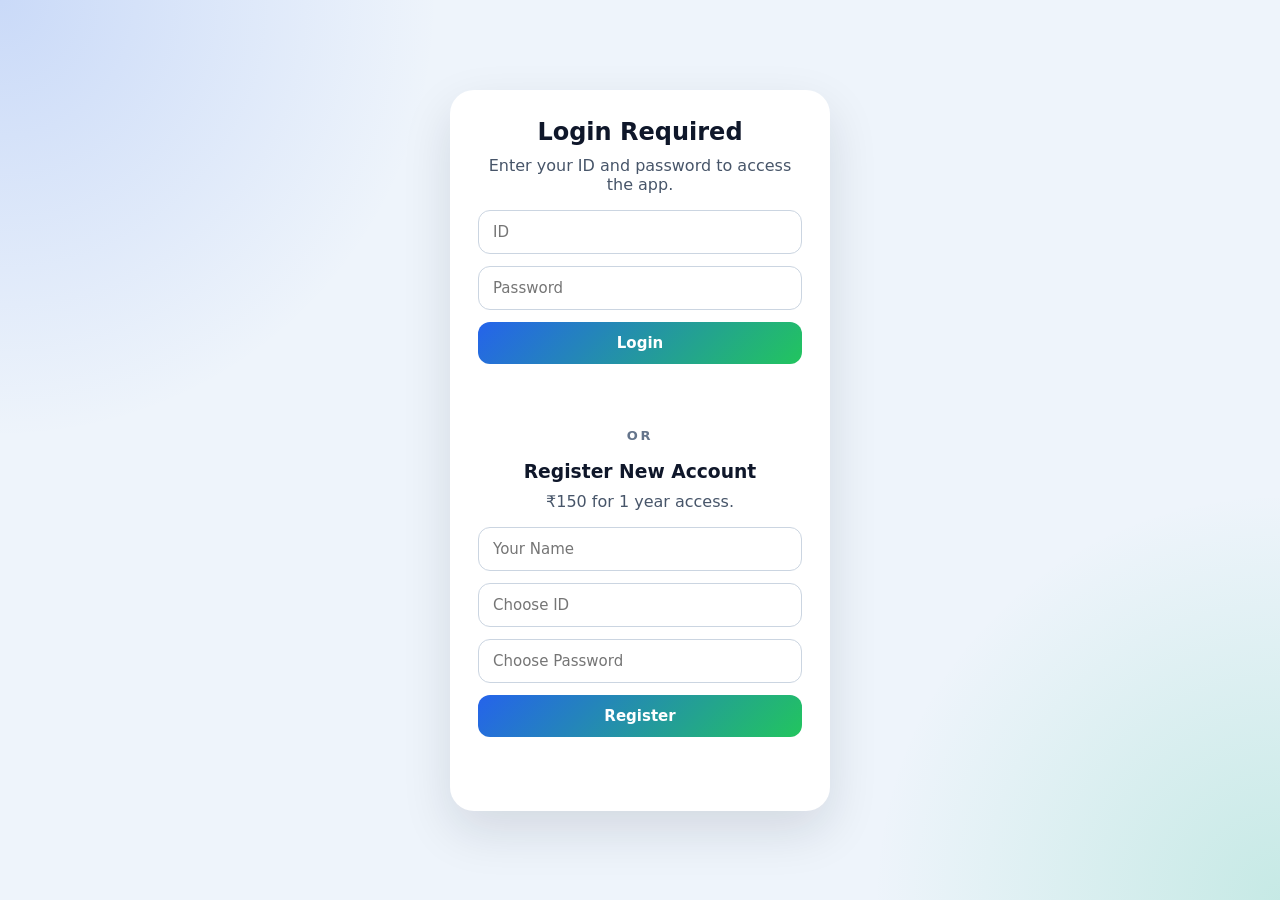
==== index.html @ 748b6770 "Deploy: Setup PWA with service worker and manifest.json - Mobile installable app" ====
<!DOCTYPE html>
<html lang="en">
<head>
<meta charset="UTF-8">
<meta name="viewport" content="width=device-width,initial-scale=1">

<title>Jansuvidhakart</title>

<link rel="stylesheet" href="style.css">
<link rel="manifest" href="manifest.json">

<meta name="theme-color" content="#2563eb">
<meta name="apple-mobile-web-app-capable" content="yes">
<meta name="apple-mobile-web-app-status-bar-style" content="black-translucent">
<meta name="apple-mobile-web-app-title" content="Jansuvidhakart">
<link rel="apple-touch-icon" href="assets/icons/icon-192.png">
</head>

<body>

<div id="loginScreen" class="login-screen">
  <div class="login-card">
    <form id="loginForm">
      <h2>Login Required</h2>
      <p>Enter your ID and password to access the app.</p>
      <input type="text" id="loginId" placeholder="ID" required>
      <input type="password" id="loginPassword" placeholder="Password" required>
      <button type="submit">Login</button>
      <p id="loginError" class="login-error"></p>
    </form>

    <div class="divider">OR</div>

    <form id="registerForm">
      <h3>Register New Account</h3>
      <p>₹150 for 1 year access.</p>
      <input type="text" id="registerName" placeholder="Your Name" required>
      <input type="text" id="registerId" placeholder="Choose ID" required>
      <input type="password" id="registerPassword" placeholder="Choose Password" required>
      <button type="submit">Register</button>
      <p id="registerMessage" class="login-error"></p>
    </form>
  </div>
</div>

<div id="appShell" class="app-shell hidden">
  <header class="header">
    <div class="header-top">
      <div class="logo">Jansuvidhakart</div>
      <button id="logoutBtn" class="logout-btn" type="button">Logout</button>
    </div>
    <input type="text" id="search" placeholder="Search apps...">
  </header>

  <div id="categories"></div>

  <section class="section">
    <h2>Featured Apps</h2>
    <div id="featuredApps" class="featured"></div>
  </section>

  <section class="section">
    <h2>All Apps</h2>
    <div id="appContainer"></div>
  </section>
</div>

<script src="script.js"></script>

<script>
if ('serviceWorker' in navigator) {
  window.addEventListener('load', () => {
    navigator.serviceWorker.register('./sw.js')
      .then(reg => console.log('Service Worker registered successfully:', reg))
      .catch(err => console.log('Service Worker registration failed:', err));
  });
}
</script>

</body>
</html>
---- style.css ----
*{
    margin: 0;
    padding: 0;
    box-sizing: border-box;
    font-family: 'Inter', system-ui, sans-serif;
}

body{
    min-height: 100vh;
    background: radial-gradient(circle at top left, rgba(37,99,235,.18), transparent 28%),
                radial-gradient(circle at bottom right, rgba(16,185,129,.18), transparent 26%),
                #eef4fb;
    color: #0f172a;
}

.hidden{
    display: none !important;
}

.login-screen{
    min-height: 100vh;
    display: flex;
    align-items: center;
    justify-content: center;
    padding: 24px;
}

.login-card{
    width: min(100%, 380px);
    background: #fff;
    border-radius: 24px;
    padding: 28px;
    box-shadow: 0 20px 50px rgba(15,23,42,.12);
    text-align: center;
}

.login-card h2,
.login-card h3{
    margin-bottom: 10px;
    color: #0f172a;
}

.login-card form{
    display: flex;
    flex-direction: column;
}

.login-card p{
    margin-bottom: 16px;
    color: #475569;
}

.login-card input{
    width: 100%;
    padding: 12px 14px;
    border: 1px solid #cbd5e1;
    border-radius: 12px;
    margin-bottom: 12px;
    font-size: 15px;
}

.login-card button,
.logout-btn{
    width: 100%;
    border: none;
    border-radius: 12px;
    padding: 12px 14px;
    font-size: 15px;
    font-weight: 600;
    cursor: pointer;
    background: linear-gradient(135deg, #2563eb, #22c55e);
    color: #fff;
}

.login-error{
    color: #dc2626;
    margin-top: 10px;
    min-height: 20px;
}

.divider{
    margin: 18px 0;
    color: #64748b;
    font-size: 13px;
    font-weight: 600;
    letter-spacing: .2em;
}

.app-shell{
    display: block;
}

.header{
    background: linear-gradient(135deg, #2563eb, #22c55e);
    color: #fff;
    padding: 20px 22px;
    position: sticky;
    top: 0;
    z-index: 100;
    box-shadow: 0 18px 45px rgba(15,23,42,.18);
}

.header-top{
    display: flex;
    justify-content: space-between;
    align-items: center;
    margin-bottom: 14px;
}

.logo{
    font-size: 28px;
    font-weight: 700;
    letter-spacing: .05em;
    text-transform: capitalize;
    flex: 1;
    text-align: center;
}

#search{
    width: 100%;
    padding: 14px 16px;
    border: none;
    border-radius: 16px;
    outline: none;
    font-size: 16px;
    background: rgba(255,255,255,.94);
    box-shadow: inset 0 1px 4px rgba(15,23,42,.08);
    margin-bottom: 10px;
}

.logout-btn{
    width: auto;
    padding: 10px 14px;
    border-radius: 999px;
    margin-top: 0;
}

#categories{
    display: flex;
    overflow-x: auto;
    gap: 10px;
    padding: 16px 18px;
    margin-top: -10px;
    scrollbar-width: none;
}

#categories::-webkit-scrollbar{
    display: none;
}

.category{
    background: rgba(255,255,255,.96);
    padding: 10px 18px;
    border-radius: 999px;
    white-space: nowrap;
    cursor: pointer;
    box-shadow: 0 12px 30px rgba(15,23,42,.06);
    transition: transform .25s ease, background .25s ease, color .25s ease;
    border: 1px solid rgba(37,99,235,.14);
    color: #334155;
}

.category:hover{
    transform: translateY(-1px);
}

.category.active{
    background: linear-gradient(135deg, #2563eb, #22c55e);
    color: #fff;
    border-color: transparent;
    box-shadow: 0 18px 40px rgba(37,99,235,.22);
}

.section{
    padding: 16px 22px 24px;
}

.section h2{
    font-size: 20px;
    margin-bottom: 18px;
    color: #0f172a;
}

#appContainer{
    display: grid;
    grid-template-columns: repeat(auto-fill, minmax(180px,1fr));
    gap: 18px;
    padding: 0 22px 22px;
}

.card{
    position: relative;
    overflow: hidden;
    display: block;
    min-height: 180px;
    background: linear-gradient(180deg, #ffffff 0%, #f7fbff 100%);
    border-radius: 24px;
    padding: 22px 18px 18px;
    text-align: center;
    box-shadow: 0 18px 45px rgba(15,23,42,.08);
    transition: transform .3s ease, box-shadow .3s ease, border-color .3s ease;
    text-decoration: none;
    color: inherit;
    border: 1px solid rgba(37,99,235,.12);
}

.card:hover{
    transform: translateY(-5px);
    box-shadow: 0 28px 60px rgba(15,23,42,.12);
    border-color: rgba(37,99,235,.2);
}

.card::before{
    content: "";
    position: absolute;
    top: 0;
    left: 0;
    width: 100%;
    height: 6px;
    background: linear-gradient(90deg, #2563eb, #22c55e);
}

.icon{
    width: 72px;
    height: 72px;
    margin: 0 auto 16px;
    border-radius: 22px;
    display: flex;
    justify-content: center;
    align-items: center;
    font-size: 34px;
    background: radial-gradient(circle at top left, #eff6ff, #dbeafe);
    box-shadow: inset 0 10px 20px rgba(59,130,246,.12);
}

.card h3{
    font-size: 16px;
    margin: 0 0 10px;
    line-height: 1.35;
}

.card p{
    font-size: 13px;
    color: #475569;
    margin: 0;
}
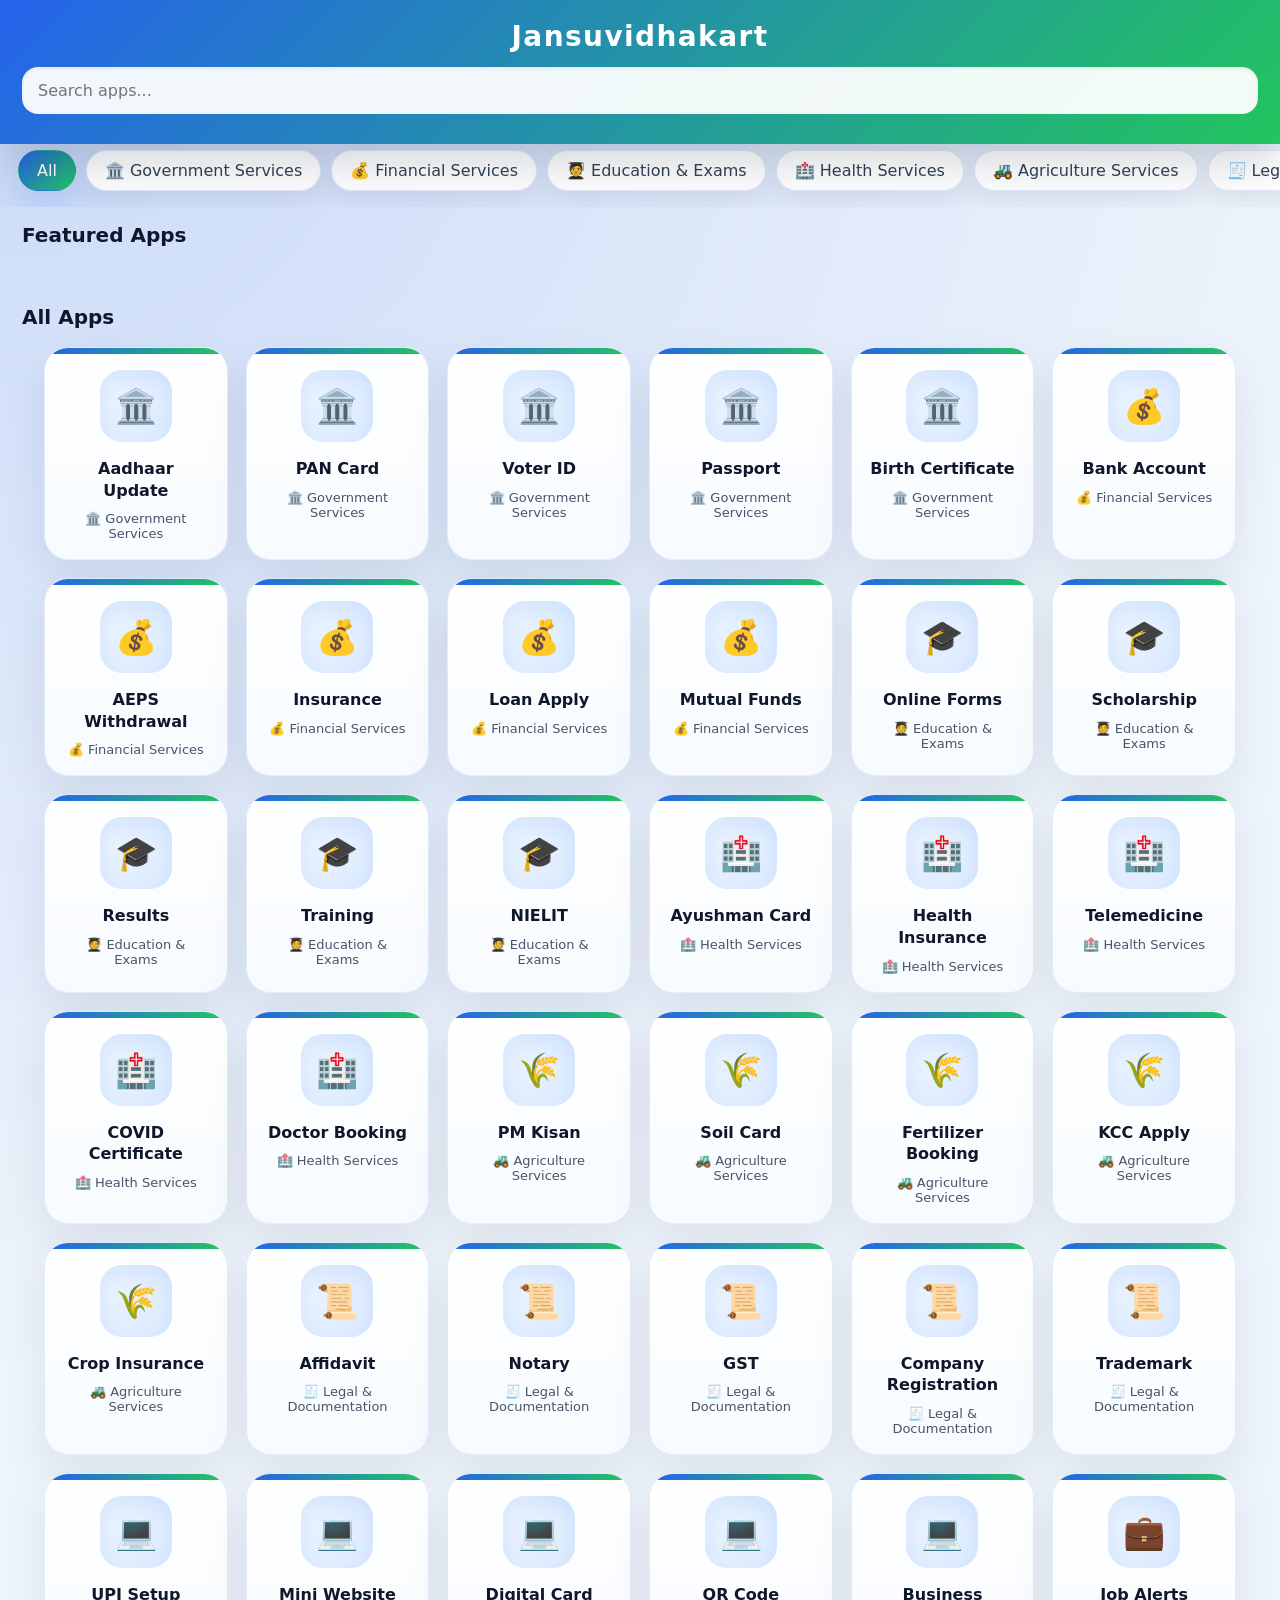
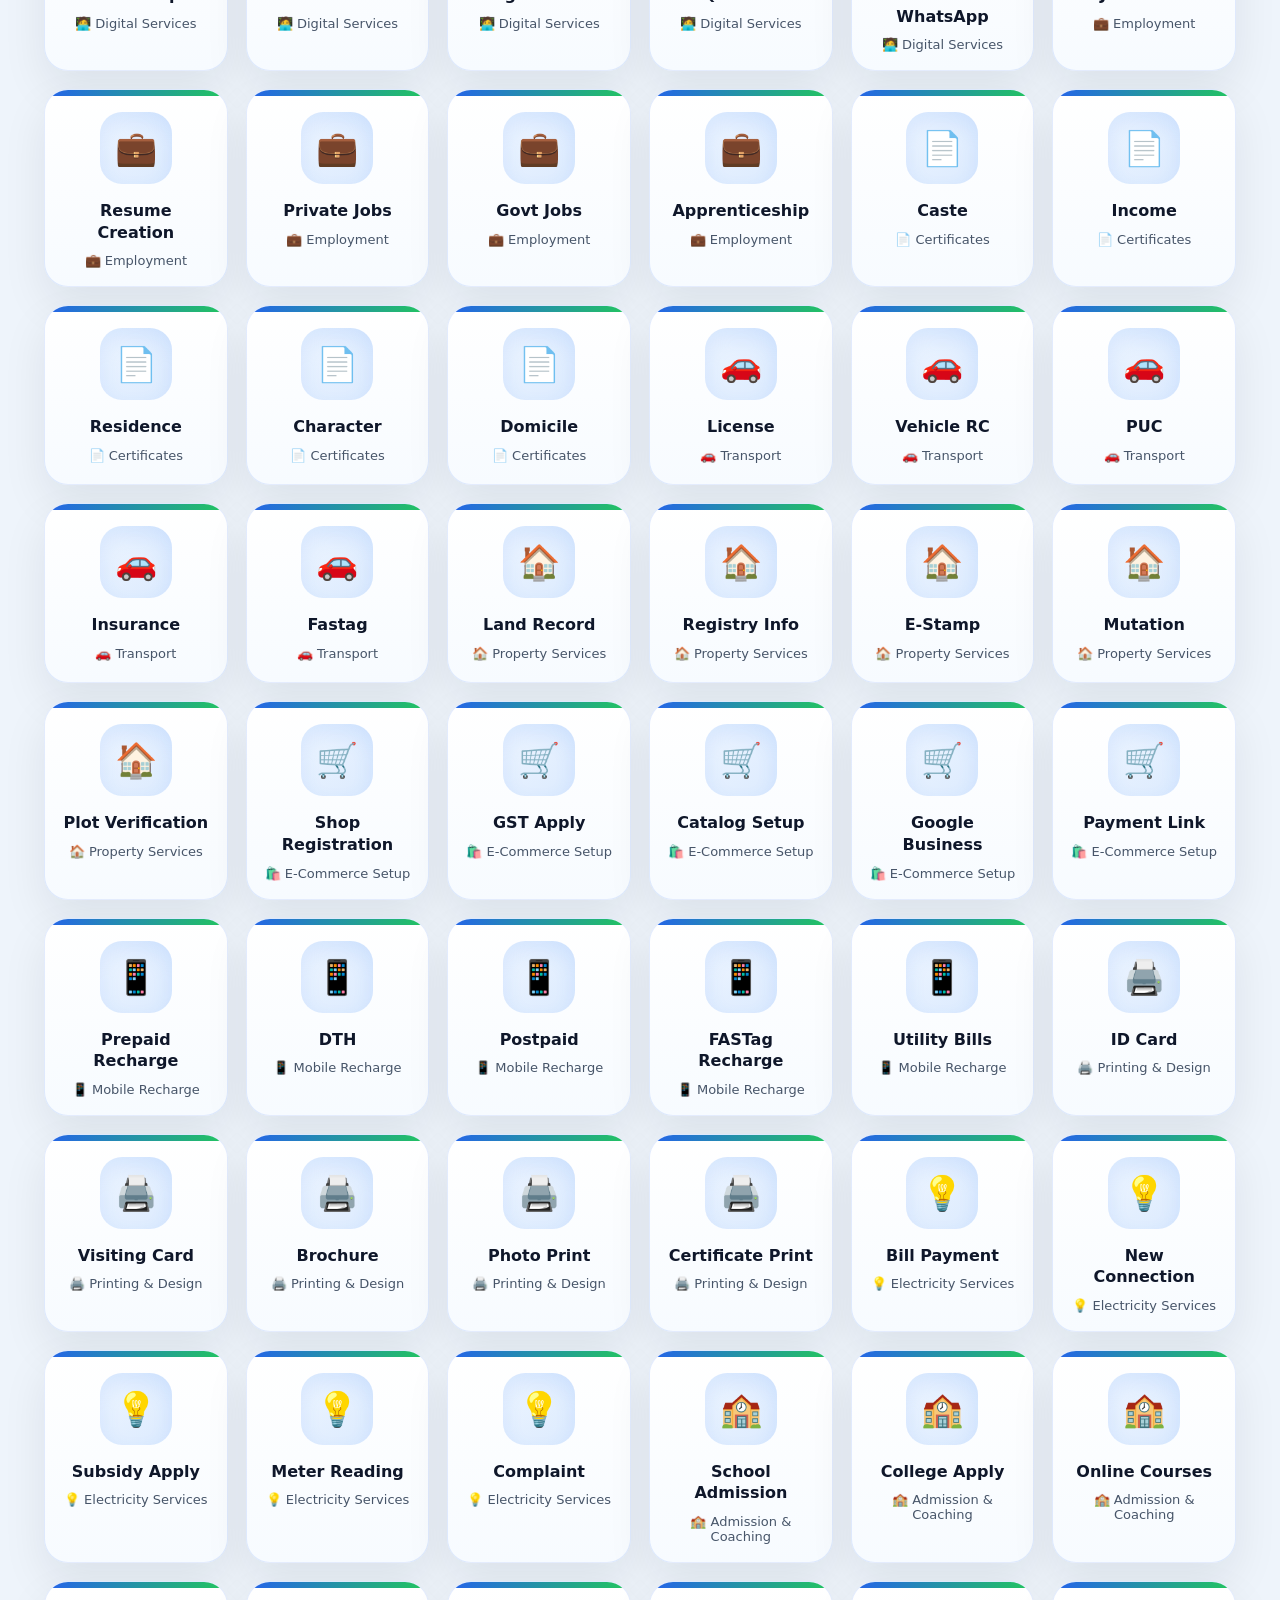
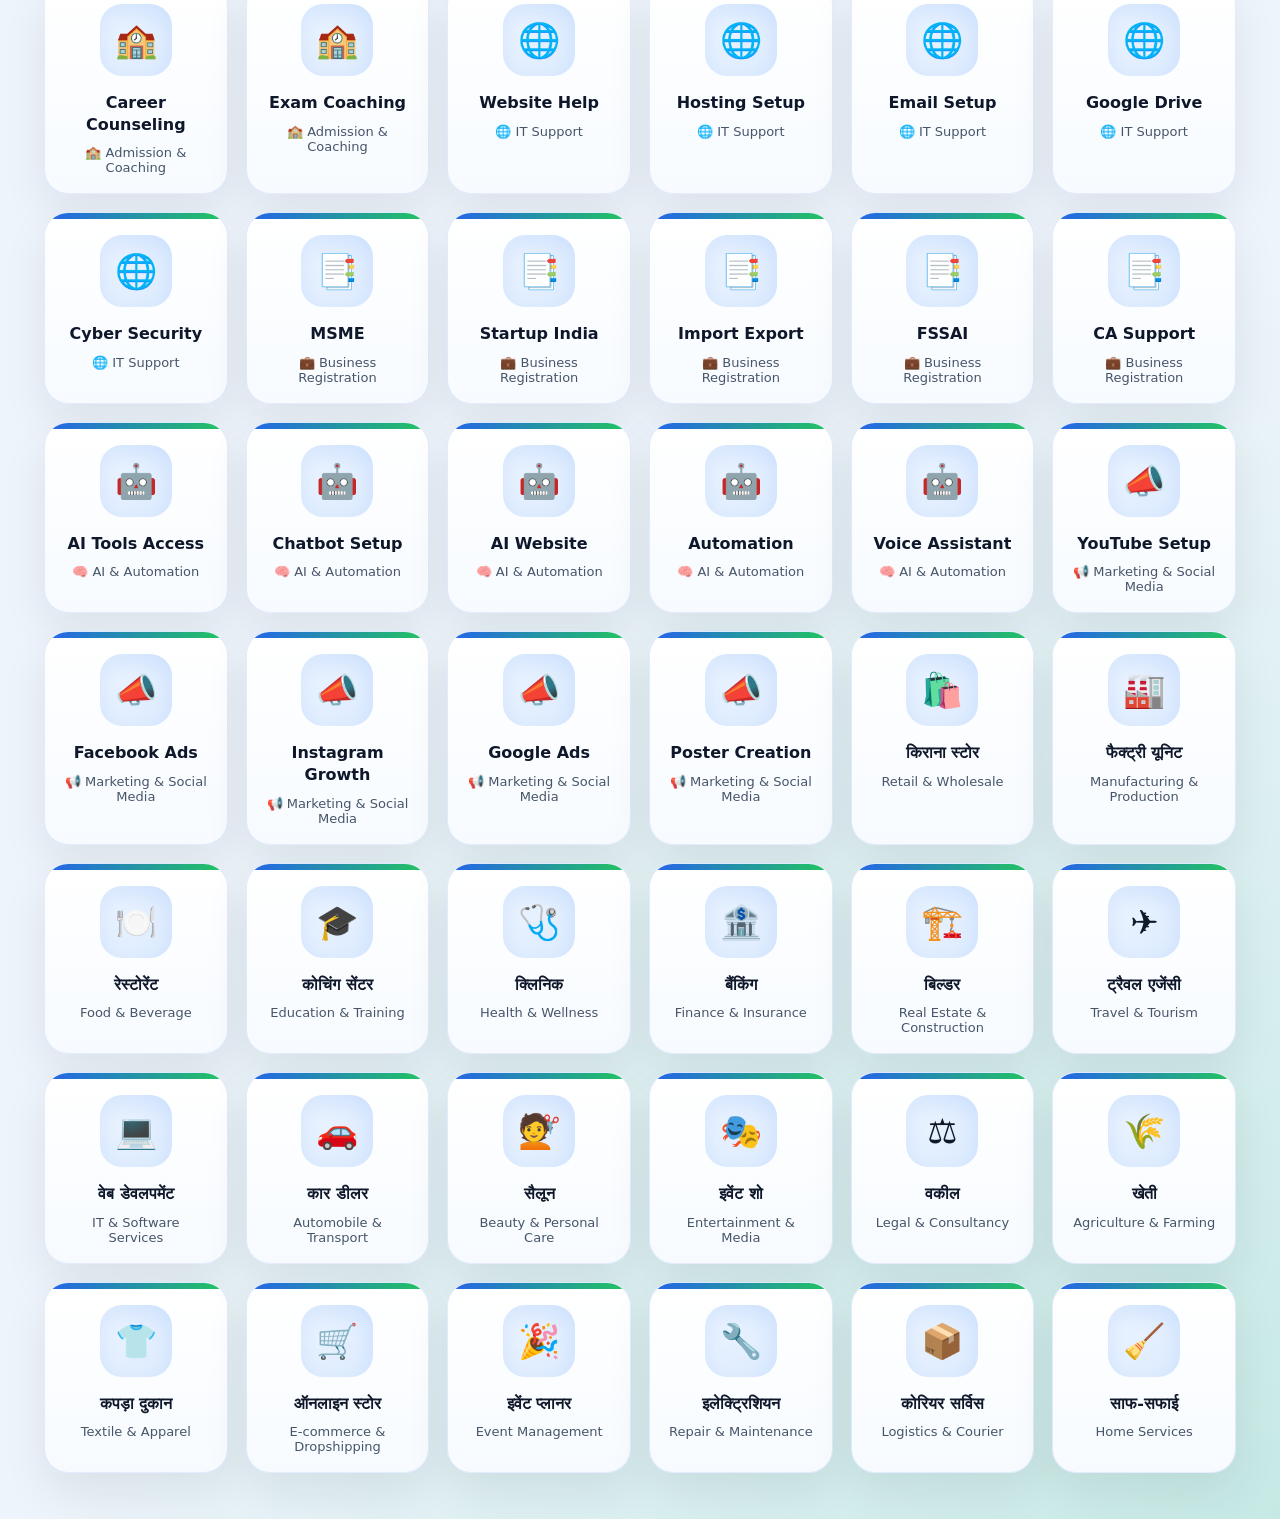
==== commit 1dba5ce1: "Remove login/registration - Direct app access without authentication" ====
--- a/index.html
+++ b/index.html
@@ -18,36 +18,10 @@
 
 <body>
 
-<div id="loginScreen" class="login-screen">
-  <div class="login-card">
-    <form id="loginForm">
-      <h2>Login Required</h2>
-      <p>Enter your ID and password to access the app.</p>
-      <input type="text" id="loginId" placeholder="ID" required>
-      <input type="password" id="loginPassword" placeholder="Password" required>
-      <button type="submit">Login</button>
-      <p id="loginError" class="login-error"></p>
-    </form>
-
-    <div class="divider">OR</div>
-
-    <form id="registerForm">
-      <h3>Register New Account</h3>
-      <p>₹150 for 1 year access.</p>
-      <input type="text" id="registerName" placeholder="Your Name" required>
-      <input type="text" id="registerId" placeholder="Choose ID" required>
-      <input type="password" id="registerPassword" placeholder="Choose Password" required>
-      <button type="submit">Register</button>
-      <p id="registerMessage" class="login-error"></p>
-    </form>
-  </div>
-</div>
-
-<div id="appShell" class="app-shell hidden">
+<div id="appShell" class="app-shell">
   <header class="header">
     <div class="header-top">
       <div class="logo">Jansuvidhakart</div>
-      <button id="logoutBtn" class="logout-btn" type="button">Logout</button>
     </div>
     <input type="text" id="search" placeholder="Search apps...">
   </header>
--- a/style.css
+++ b/style.css
@@ -17,74 +17,7 @@
     display: none !important;
 }
 
-.login-screen{
-    min-height: 100vh;
-    display: flex;
-    align-items: center;
-    justify-content: center;
-    padding: 24px;
-}
 
-.login-card{
-    width: min(100%, 380px);
-    background: #fff;
-    border-radius: 24px;
-    padding: 28px;
-    box-shadow: 0 20px 50px rgba(15,23,42,.12);
-    text-align: center;
-}
-
-.login-card h2,
-.login-card h3{
-    margin-bottom: 10px;
-    color: #0f172a;
-}
-
-.login-card form{
-    display: flex;
-    flex-direction: column;
-}
-
-.login-card p{
-    margin-bottom: 16px;
-    color: #475569;
-}
-
-.login-card input{
-    width: 100%;
-    padding: 12px 14px;
-    border: 1px solid #cbd5e1;
-    border-radius: 12px;
-    margin-bottom: 12px;
-    font-size: 15px;
-}
-
-.login-card button,
-.logout-btn{
-    width: 100%;
-    border: none;
-    border-radius: 12px;
-    padding: 12px 14px;
-    font-size: 15px;
-    font-weight: 600;
-    cursor: pointer;
-    background: linear-gradient(135deg, #2563eb, #22c55e);
-    color: #fff;
-}
-
-.login-error{
-    color: #dc2626;
-    margin-top: 10px;
-    min-height: 20px;
-}
-
-.divider{
-    margin: 18px 0;
-    color: #64748b;
-    font-size: 13px;
-    font-weight: 600;
-    letter-spacing: .2em;
-}
 
 .app-shell{
     display: block;
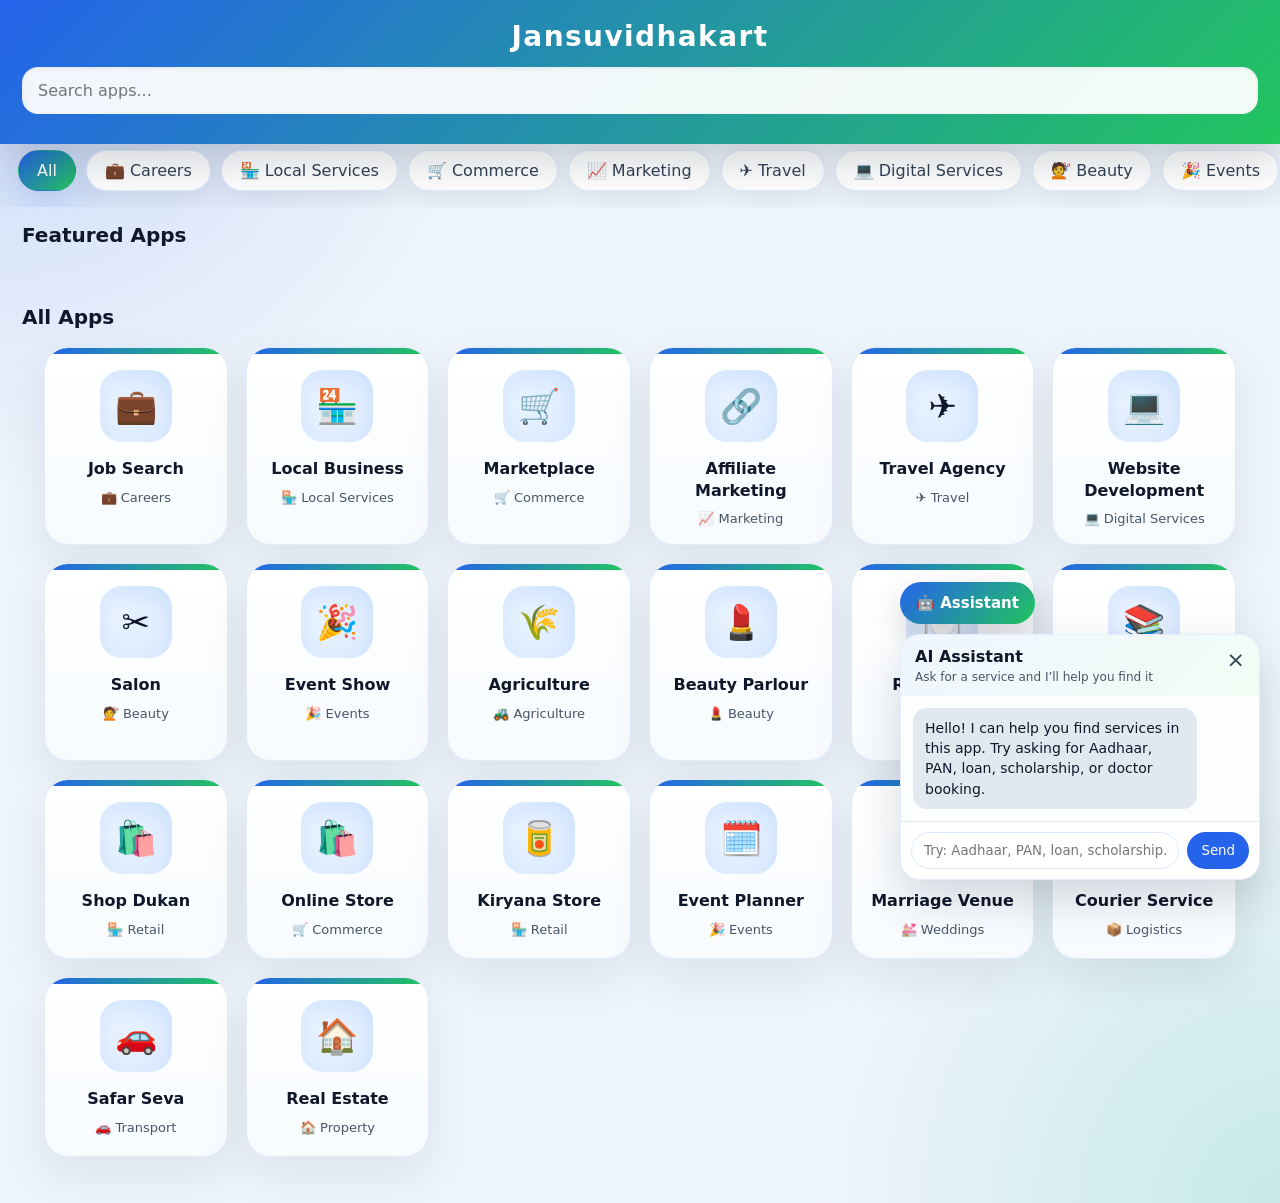
==== commit 32462377: "Update business app list and refresh handling" ====
--- a/index.html
+++ b/index.html
@@ -39,13 +39,48 @@
   </section>
 </div>
 
+<div id="assistantWidget" class="assistant-widget" style="display:block;position:fixed;right:20px;bottom:20px;z-index:99999;">
+  <button id="assistantToggle" class="assistant-toggle" type="button" style="display:block;">🤖 Assistant</button>
+  <div id="assistantPanel" class="assistant-panel" style="display:block;">
+    <div class="assistant-header">
+      <div>
+        <h3>AI Assistant</h3>
+        <p>Ask for a service and I’ll help you find it</p>
+      </div>
+      <button id="assistantClose" class="assistant-close" type="button">×</button>
+    </div>
+    <div id="assistantMessages" class="assistant-messages"></div>
+    <form id="assistantForm" class="assistant-form">
+      <input id="assistantInput" type="text" placeholder="Try: Aadhaar, PAN, loan, scholarship..." autocomplete="off">
+      <button type="submit">Send</button>
+    </form>
+  </div>
+</div>
+
 <script src="script.js"></script>
 
 <script>
 if ('serviceWorker' in navigator) {
   window.addEventListener('load', () => {
     navigator.serviceWorker.register('./sw.js')
-      .then(reg => console.log('Service Worker registered successfully:', reg))
+      .then(reg => {
+        console.log('Service Worker registered successfully:', reg);
+
+        if (reg.waiting) {
+          reg.waiting.postMessage({ type: 'SKIP_WAITING' });
+        }
+
+        reg.addEventListener('updatefound', () => {
+          const newWorker = reg.installing;
+          if (!newWorker) return;
+
+          newWorker.addEventListener('statechange', () => {
+            if (newWorker.state === 'installed' && navigator.serviceWorker.controller) {
+              window.location.reload();
+            }
+          });
+        });
+      })
       .catch(err => console.log('Service Worker registration failed:', err));
   });
 }
--- a/style.css
+++ b/style.css
@@ -177,3 +177,131 @@
     color: #475569;
     margin: 0;
 }
+
+.assistant-widget{
+    position: fixed;
+    right: 16px;
+    bottom: 16px;
+    z-index: 250;
+    display: flex;
+    flex-direction: column;
+    align-items: flex-end;
+    gap: 10px;
+}
+
+.assistant-toggle{
+    border: none;
+    border-radius: 999px;
+    padding: 12px 16px;
+    background: linear-gradient(135deg, #2563eb, #22c55e);
+    color: white;
+    font-weight: 700;
+    cursor: pointer;
+    box-shadow: 0 14px 32px rgba(15,23,42,.18);
+    font-size: 15px;
+}
+
+.assistant-panel{
+    width: min(360px, calc(100vw - 24px));
+    margin-top: 10px;
+    background: white;
+    border-radius: 20px;
+    box-shadow: 0 20px 45px rgba(15,23,42,.16);
+    overflow: hidden;
+    border: 1px solid rgba(37,99,235,.12);
+    display: block !important;
+}
+
+.assistant-header{
+    display: flex;
+    justify-content: space-between;
+    align-items: start;
+    padding: 12px 14px;
+    background: linear-gradient(135deg, #eff6ff, #f0fdf4);
+}
+
+.assistant-header h3{
+    font-size: 16px;
+    margin: 0 0 4px;
+}
+
+.assistant-header p{
+    font-size: 12px;
+    color: #475569;
+    margin: 0;
+}
+
+.assistant-close{
+    border: none;
+    background: transparent;
+    font-size: 22px;
+    cursor: pointer;
+    color: #334155;
+}
+
+.assistant-messages{
+    max-height: 320px;
+    overflow-y: auto;
+    padding: 12px;
+    display: flex;
+    flex-direction: column;
+    gap: 8px;
+    background: #fbfdff;
+}
+
+.assistant-bubble{
+    max-width: 85%;
+    padding: 10px 12px;
+    border-radius: 14px;
+    font-size: 14px;
+    line-height: 1.45;
+    word-break: break-word;
+}
+
+.assistant-bubble.user{
+    align-self: flex-end;
+    background: #2563eb;
+    color: white;
+}
+
+.assistant-bubble.bot{
+    align-self: flex-start;
+    background: #e2e8f0;
+    color: #0f172a;
+}
+
+.assistant-form{
+    display: flex;
+    gap: 8px;
+    padding: 10px;
+    border-top: 1px solid #e2e8f0;
+    background: white;
+}
+
+.assistant-form input{
+    flex: 1;
+    border: 1px solid #dbeafe;
+    border-radius: 999px;
+    padding: 10px 12px;
+    outline: none;
+}
+
+.assistant-form button{
+    border: none;
+    border-radius: 999px;
+    padding: 10px 14px;
+    background: #2563eb;
+    color: white;
+    cursor: pointer;
+}
+
+@media (max-width: 640px){
+    .assistant-widget{
+        right: 10px;
+        bottom: 10px;
+    }
+
+    .assistant-panel{
+        width: min(320px, calc(100vw - 16px));
+    }
+}
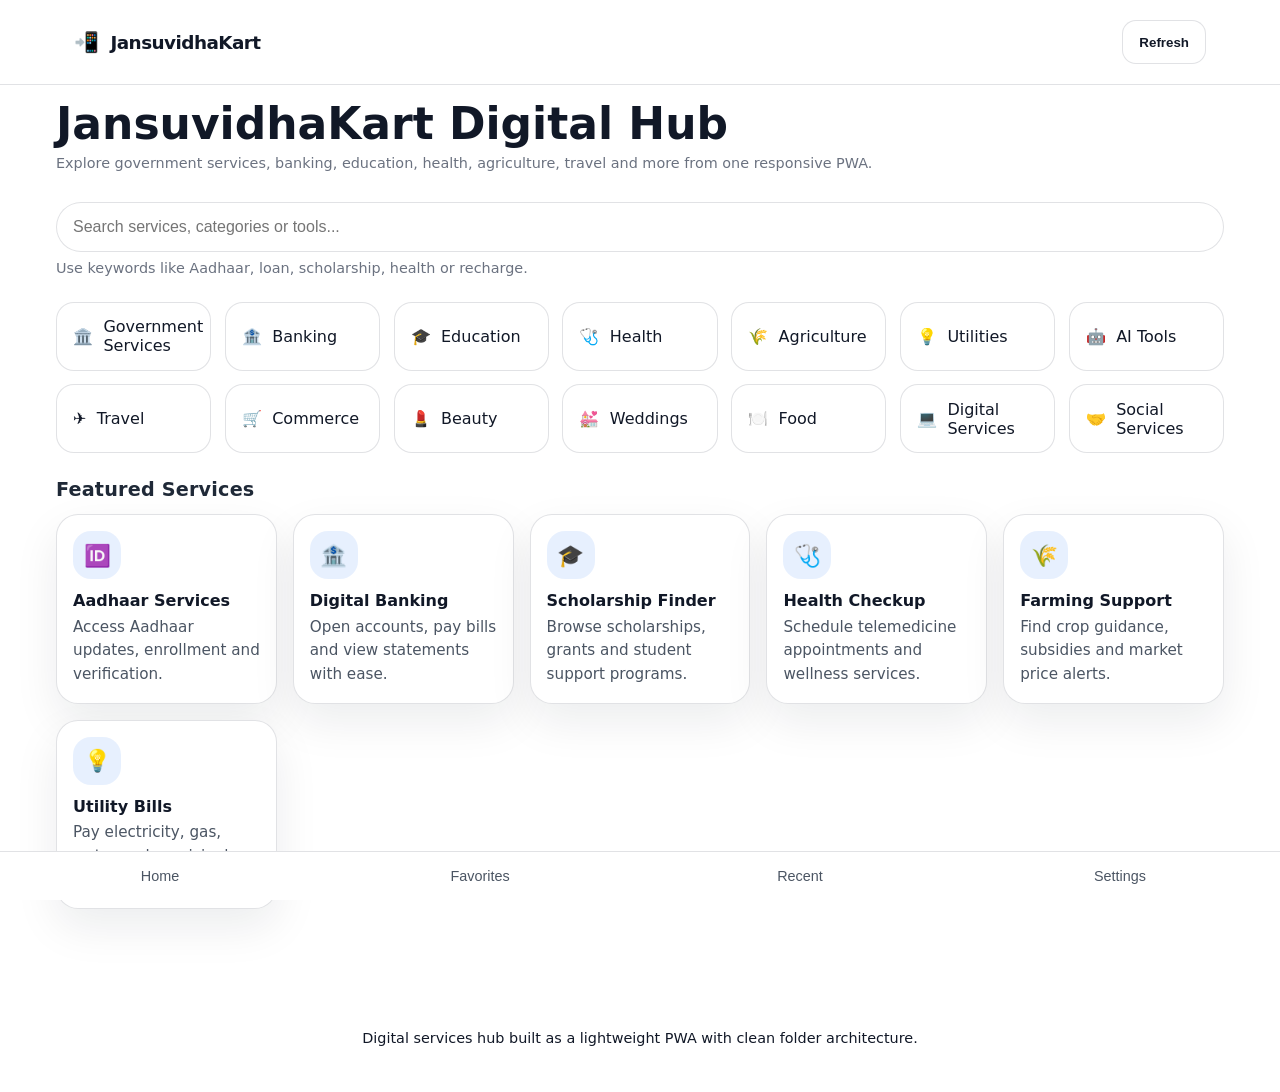
==== commit a7bcbcfd: "Update repository files with latest app content" ====
--- a/index.html
+++ b/index.html
@@ -1,90 +1,56 @@
+
 <!DOCTYPE html>
 <html lang="en">
 <head>
-<meta charset="UTF-8">
-<meta name="viewport" content="width=device-width,initial-scale=1">
-
-<title>Jansuvidhakart</title>
-
-<link rel="stylesheet" href="style.css">
-<link rel="manifest" href="manifest.json">
-
-<meta name="theme-color" content="#2563eb">
-<meta name="apple-mobile-web-app-capable" content="yes">
-<meta name="apple-mobile-web-app-status-bar-style" content="black-translucent">
-<meta name="apple-mobile-web-app-title" content="Jansuvidhakart">
-<link rel="apple-touch-icon" href="assets/icons/icon-192.png">
+    <meta charset="UTF-8">
+    <meta name="viewport" content="width=device-width, initial-scale=1.0, viewport-fit=cover">
+    <title>JansuvidhaKart Digital Hub</title>
+    <meta name="description" content="A Progressive Web App to access government, banking, education, health and digital services.">
+    <link rel="manifest" href="./manifest.json">
+    <link rel="stylesheet" href="./css/home.css">
+    <meta name="theme-color" content="#1565c0">
+    <meta name="apple-mobile-web-app-capable" content="yes">
+    <meta name="apple-mobile-web-app-status-bar-style" content="black-translucent">
+    <meta name="apple-mobile-web-app-title" content="JansuvidhaKart Digital Hub">
+    <link rel="apple-touch-icon" href="./assets/icons/icon-192.svg">
 </head>
-
-<body>
-
-<div id="appShell" class="app-shell">
-  <header class="header">
-    <div class="header-top">
-      <div class="logo">Jansuvidhakart</div>
+<body class="theme-light">
+    <div class="app-shell">
+        <header class="header">
+            <div class="header-inner">
+                <div class="brand">JansuvidhaKart</div>
+                <button class="theme-toggle" type="button" onclick="window.location.reload();">Refresh</button>
+            </div>
+        </header>
+        <main class="main-content">
+            <section class="section page-header">
+                <div>
+                    <h1>JansuvidhaKart Digital Hub</h1>
+                    <p class="search-hint">Explore government services, banking, education, health, agriculture, travel and more from one responsive PWA.</p>
+                </div>
+            </section>
+            <section class="section">
+                <input id="searchInput" class="search-input" type="search" placeholder="Search services, categories or tools..." autocomplete="off">
+                <p class="search-hint">Use keywords like Aadhaar, loan, scholarship, health or recharge.</p>
+            </section>
+            <section class="section">
+                <div class="category-grid" id="categoryGrid"></div>
+            </section>
+            <section class="section">
+                <h2>Featured Services</h2>
+                <div id="searchResults" class="card-grid"></div>
+            </section>
+        </main>
+        <nav class="bottom-nav">
+            <button data-nav="home">Home</button>
+            <button data-nav="favorites">Favorites</button>
+            <button data-nav="recent">Recent</button>
+            <button data-nav="settings">Settings</button>
+        </nav>
+        <footer class="footer">
+            <p>Digital services hub built as a lightweight PWA with clean folder architecture.</p>
+        </footer>
     </div>
-    <input type="text" id="search" placeholder="Search apps...">
-  </header>
-
-  <div id="categories"></div>
-
-  <section class="section">
-    <h2>Featured Apps</h2>
-    <div id="featuredApps" class="featured"></div>
-  </section>
-
-  <section class="section">
-    <h2>All Apps</h2>
-    <div id="appContainer"></div>
-  </section>
-</div>
-
-<div id="assistantWidget" class="assistant-widget" style="display:block;position:fixed;right:20px;bottom:20px;z-index:99999;">
-  <button id="assistantToggle" class="assistant-toggle" type="button" style="display:block;">🤖 Assistant</button>
-  <div id="assistantPanel" class="assistant-panel" style="display:block;">
-    <div class="assistant-header">
-      <div>
-        <h3>AI Assistant</h3>
-        <p>Ask for a service and I’ll help you find it</p>
-      </div>
-      <button id="assistantClose" class="assistant-close" type="button">×</button>
-    </div>
-    <div id="assistantMessages" class="assistant-messages"></div>
-    <form id="assistantForm" class="assistant-form">
-      <input id="assistantInput" type="text" placeholder="Try: Aadhaar, PAN, loan, scholarship..." autocomplete="off">
-      <button type="submit">Send</button>
-    </form>
-  </div>
-</div>
-
-<script src="script.js"></script>
-
-<script>
-if ('serviceWorker' in navigator) {
-  window.addEventListener('load', () => {
-    navigator.serviceWorker.register('./sw.js')
-      .then(reg => {
-        console.log('Service Worker registered successfully:', reg);
-
-        if (reg.waiting) {
-          reg.waiting.postMessage({ type: 'SKIP_WAITING' });
-        }
-
-        reg.addEventListener('updatefound', () => {
-          const newWorker = reg.installing;
-          if (!newWorker) return;
-
-          newWorker.addEventListener('statechange', () => {
-            if (newWorker.state === 'installed' && navigator.serviceWorker.controller) {
-              window.location.reload();
-            }
-          });
-        });
-      })
-      .catch(err => console.log('Service Worker registration failed:', err));
-  });
-}
-</script>
-
+    <script type="module" src="./js/app.js"></script>
 </body>
 </html>
--- a/css/home.css
+++ b/css/home.css
@@ -0,0 +1,104 @@
+
+/* home.css - Entry point for the PWA stylesheet */
+/* This file imports the full component set for mobile-first styling. */
+@import url('variables.css');
+@import url('theme.css');
+@import url('dark.css');
+@import url('light.css');
+@import url('animation.css');
+@import url('header.css');
+@import url('footer.css');
+@import url('sidebar.css');
+@import url('cards.css');
+@import url('search.css');
+@import url('category.css');
+@import url('bottom-nav.css');
+@import url('buttons.css');
+@import url('responsive.css');
+
+:root {
+    font-family: 'Inter', system-ui, sans-serif;
+    min-height: 100%;
+    background-color: var(--surface);
+    color: var(--text-primary);
+    -webkit-font-smoothing: antialiased;
+    text-rendering: optimizeLegibility;
+}
+
+* {
+    box-sizing: border-box;
+}
+
+html {
+    scroll-behavior: smooth;
+}
+
+body {
+    margin: 0;
+    padding: 0;
+    min-height: 100vh;
+    background: var(--surface);
+    color: var(--text-primary);
+}
+
+.app-shell {
+    display: flex;
+    flex-direction: column;
+    min-height: 100vh;
+    width: 100%;
+    background: linear-gradient(180deg, var(--surface) 0%, var(--surface-alt) 100%);
+}
+
+.main-content {
+    flex: 1;
+    padding: 1rem;
+    width: min(1200px, 100%);
+    margin: 0 auto;
+}
+
+.section {
+    margin-bottom: 1.6rem;
+}
+
+.section h2 {
+    margin: 0 0 0.8rem;
+    font-size: 1.2rem;
+    letter-spacing: 0.01em;
+    color: var(--text-heading);
+}
+
+.page-header {
+    display: flex;
+    flex-direction: column;
+    gap: 0.75rem;
+    margin-bottom: 1rem;
+}
+
+.page-header h1 {
+    margin: 0;
+    font-size: clamp(1.8rem, 4vw, 2.75rem);
+    line-height: 1.05;
+}
+
+.toast-message,
+.notification-toast {
+    position: fixed;
+    left: 50%;
+    bottom: 2rem;
+    transform: translateX(-50%) translateY(20px);
+    background: rgba(15, 23, 42, 0.9);
+    color: #fff;
+    padding: 0.95rem 1.2rem;
+    border-radius: 999px;
+    box-shadow: 0 14px 35px rgba(15, 23, 42, 0.28);
+    opacity: 0;
+    pointer-events: none;
+    transition: opacity var(--transition), transform var(--transition);
+    z-index: 999;
+}
+
+.toast-message.visible,
+.notification-toast.visible {
+    opacity: 1;
+    transform: translateX(-50%) translateY(0);
+}
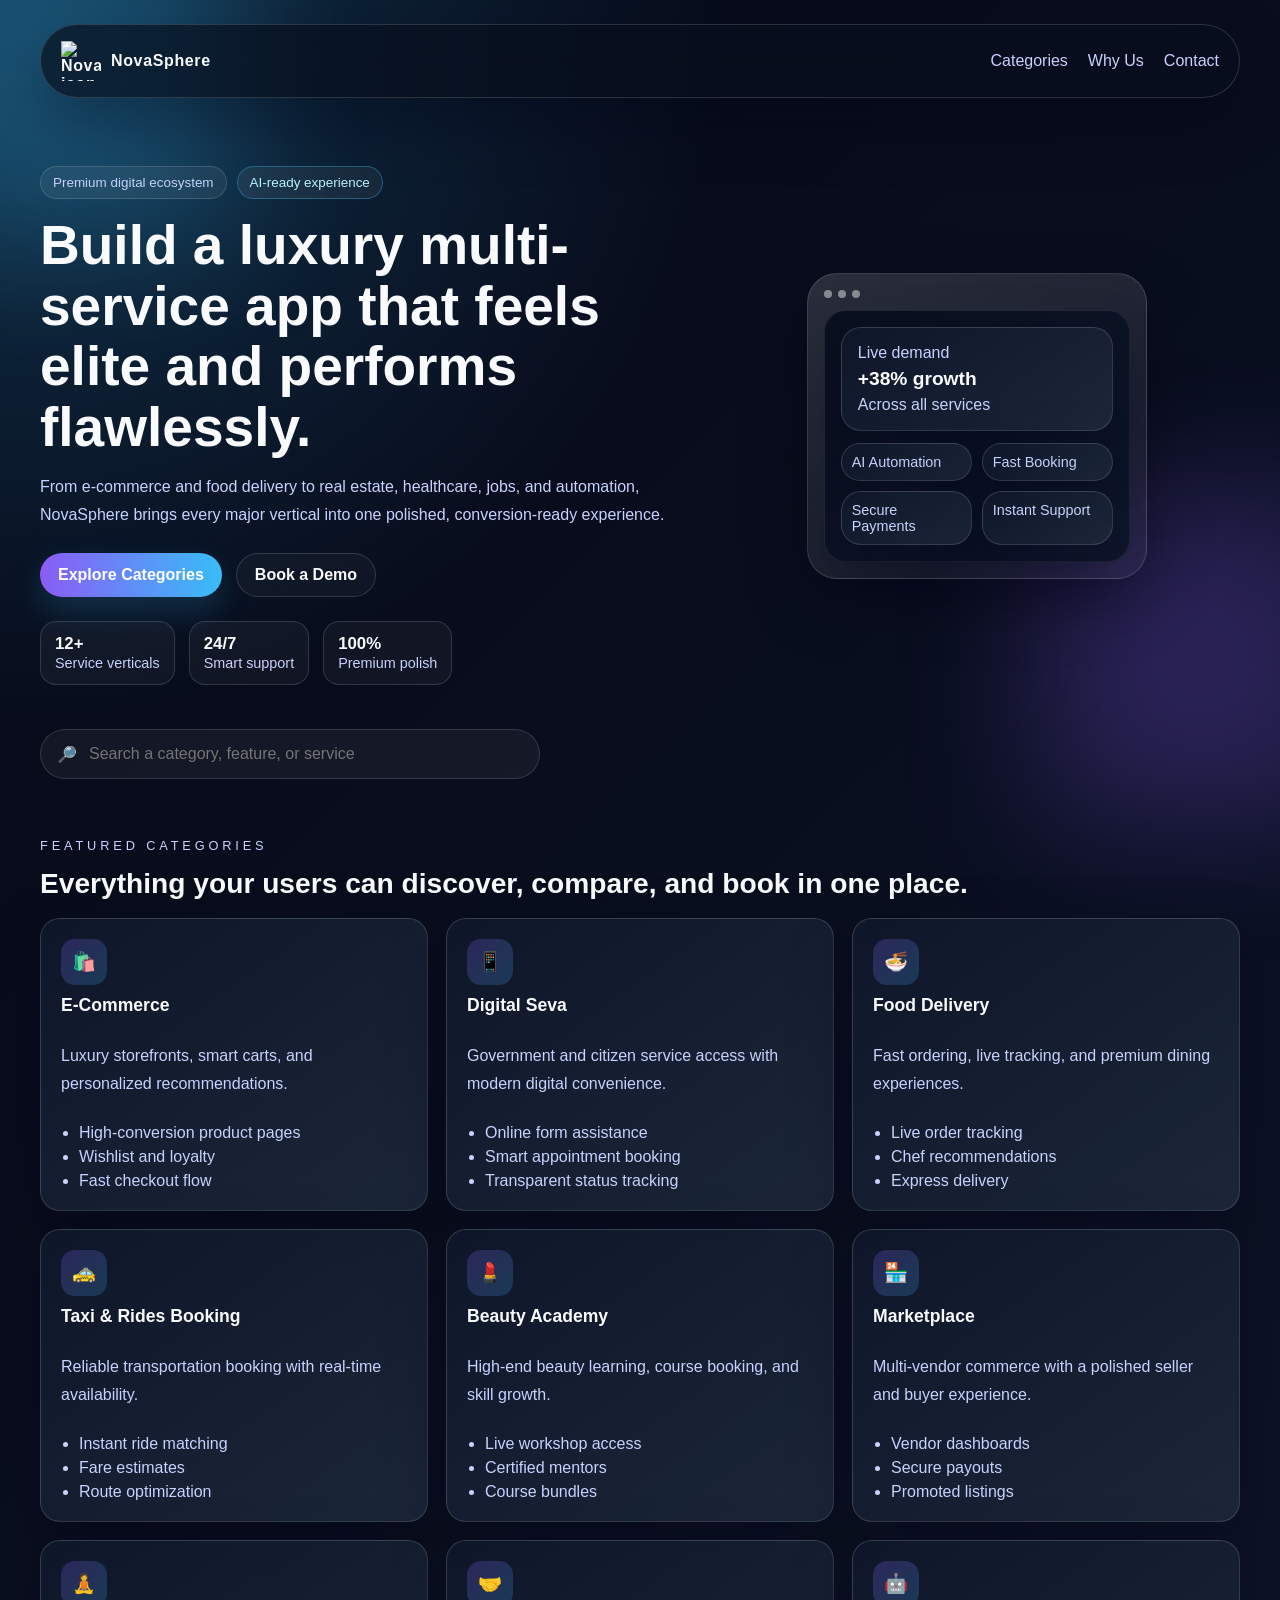
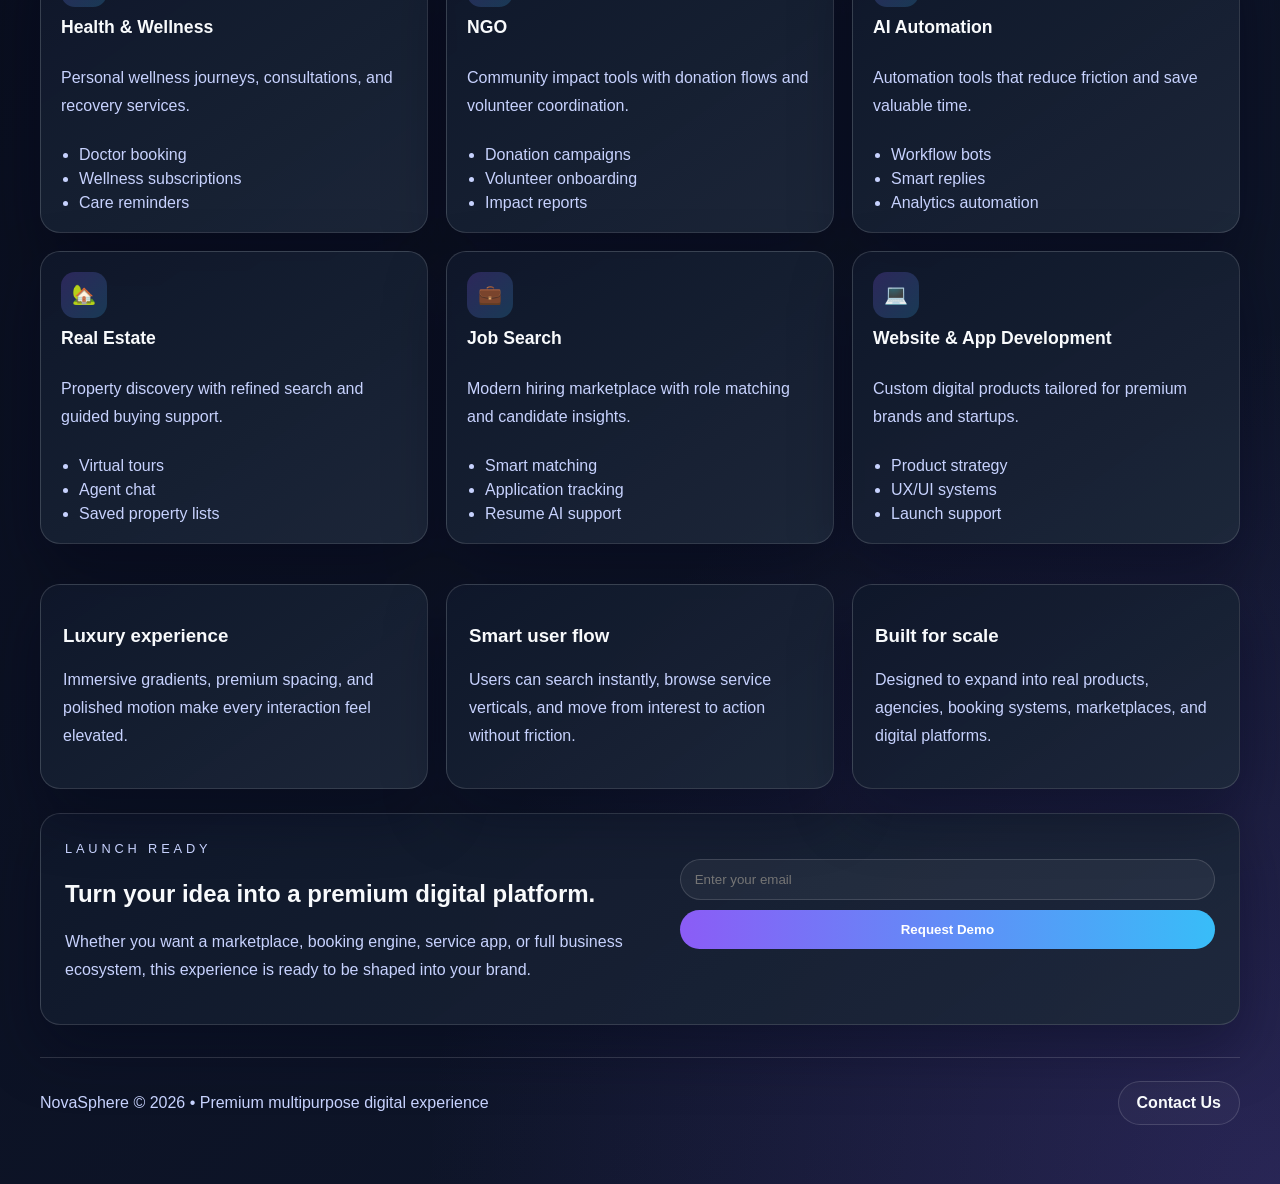
==== commit ebf196e9: "Create premium multi-service app preview" ====
--- a/index.html
+++ b/index.html
@@ -1,56 +1,143 @@
-
 <!DOCTYPE html>
 <html lang="en">
-<head>
-    <meta charset="UTF-8">
-    <meta name="viewport" content="width=device-width, initial-scale=1.0, viewport-fit=cover">
-    <title>JansuvidhaKart Digital Hub</title>
-    <meta name="description" content="A Progressive Web App to access government, banking, education, health and digital services.">
-    <link rel="manifest" href="./manifest.json">
-    <link rel="stylesheet" href="./css/home.css">
-    <meta name="theme-color" content="#1565c0">
-    <meta name="apple-mobile-web-app-capable" content="yes">
-    <meta name="apple-mobile-web-app-status-bar-style" content="black-translucent">
-    <meta name="apple-mobile-web-app-title" content="JansuvidhaKart Digital Hub">
-    <link rel="apple-touch-icon" href="./assets/icons/icon-192.svg">
-</head>
-<body class="theme-light">
-    <div class="app-shell">
-        <header class="header">
-            <div class="header-inner">
-                <div class="brand">JansuvidhaKart</div>
-                <button class="theme-toggle" type="button" onclick="window.location.reload();">Refresh</button>
+  <head>
+    <meta charset="UTF-8" />
+    <meta name="viewport" content="width=device-width, initial-scale=1.0" />
+    <meta name="theme-color" content="#060816" />
+    <meta
+      name="description"
+      content="NovaSphere is a premium multi-service app experience for e-commerce, delivery, automation, real estate, jobs, wellness, and more."
+    />
+    <title>NovaSphere | Premium Multi-Service App</title>
+    <link rel="manifest" href="/manifest.json" />
+    <link rel="icon" type="image/svg+xml" href="/assets/icon.svg" />
+    <link rel="stylesheet" href="/styles.css" />
+  </head>
+  <body>
+    <div class="background-orb orb-one"></div>
+    <div class="background-orb orb-two"></div>
+
+    <div class="page-shell">
+      <header class="topbar">
+        <a class="brand" href="#home">
+          <img src="/assets/icon.svg" alt="NovaSphere icon" />
+          <span>NovaSphere</span>
+        </a>
+        <button class="menu-toggle" aria-label="Open menu">☰</button>
+        <nav class="nav-links" id="navLinks">
+          <a href="#services">Categories</a>
+          <a href="#showcase">Why Us</a>
+          <a href="#contact">Contact</a>
+        </nav>
+      </header>
+
+      <main id="home">
+        <section class="hero">
+          <div class="hero-copy">
+            <div class="badge-row">
+              <span class="badge">Premium digital ecosystem</span>
+              <span class="badge badge-accent">AI-ready experience</span>
             </div>
-        </header>
-        <main class="main-content">
-            <section class="section page-header">
-                <div>
-                    <h1>JansuvidhaKart Digital Hub</h1>
-                    <p class="search-hint">Explore government services, banking, education, health, agriculture, travel and more from one responsive PWA.</p>
+            <h1>Build a luxury multi-service app that feels elite and performs flawlessly.</h1>
+            <p class="hero-text">
+              From e-commerce and food delivery to real estate, healthcare, jobs, and automation,
+              NovaSphere brings every major vertical into one polished, conversion-ready experience.
+            </p>
+            <div class="hero-actions">
+              <a class="btn btn-primary" href="#services">Explore Categories</a>
+              <a class="btn btn-secondary" href="#contact">Book a Demo</a>
+            </div>
+            <div class="hero-stats">
+              <div>
+                <strong>12+</strong>
+                <span>Service verticals</span>
+              </div>
+              <div>
+                <strong>24/7</strong>
+                <span>Smart support</span>
+              </div>
+              <div>
+                <strong>100%</strong>
+                <span>Premium polish</span>
+              </div>
+            </div>
+          </div>
+
+          <div class="hero-visual">
+            <div class="phone-card">
+              <div class="phone-top">
+                <span class="dot"></span><span class="dot"></span><span class="dot"></span>
+              </div>
+              <div class="phone-screen">
+                <div class="screen-card screen-main">
+                  <p>Live demand</p>
+                  <h3>+38% growth</h3>
+                  <span>Across all services</span>
                 </div>
-            </section>
-            <section class="section">
-                <input id="searchInput" class="search-input" type="search" placeholder="Search services, categories or tools..." autocomplete="off">
-                <p class="search-hint">Use keywords like Aadhaar, loan, scholarship, health or recharge.</p>
-            </section>
-            <section class="section">
-                <div class="category-grid" id="categoryGrid"></div>
-            </section>
-            <section class="section">
-                <h2>Featured Services</h2>
-                <div id="searchResults" class="card-grid"></div>
-            </section>
-        </main>
-        <nav class="bottom-nav">
-            <button data-nav="home">Home</button>
-            <button data-nav="favorites">Favorites</button>
-            <button data-nav="recent">Recent</button>
-            <button data-nav="settings">Settings</button>
-        </nav>
-        <footer class="footer">
-            <p>Digital services hub built as a lightweight PWA with clean folder architecture.</p>
-        </footer>
+                <div class="screen-grid">
+                  <div class="mini-card">AI Automation</div>
+                  <div class="mini-card">Fast Booking</div>
+                  <div class="mini-card">Secure Payments</div>
+                  <div class="mini-card">Instant Support</div>
+                </div>
+              </div>
+            </div>
+          </div>
+        </section>
+
+        <section class="search-panel">
+          <label class="search-box" for="serviceSearch">
+            <span>🔎</span>
+            <input id="serviceSearch" type="text" placeholder="Search a category, feature, or service" />
+          </label>
+        </section>
+
+        <section id="services" class="section-block">
+          <div class="section-heading">
+            <p class="eyebrow">Featured categories</p>
+            <h2>Everything your users can discover, compare, and book in one place.</h2>
+          </div>
+          <div id="serviceGrid" class="service-grid"></div>
+        </section>
+
+        <section id="showcase" class="section-block showcase-grid">
+          <article class="showcase-card">
+            <h3>Luxury experience</h3>
+            <p>Immersive gradients, premium spacing, and polished motion make every interaction feel elevated.</p>
+          </article>
+          <article class="showcase-card">
+            <h3>Smart user flow</h3>
+            <p>Users can search instantly, browse service verticals, and move from interest to action without friction.</p>
+          </article>
+          <article class="showcase-card">
+            <h3>Built for scale</h3>
+            <p>Designed to expand into real products, agencies, booking systems, marketplaces, and digital platforms.</p>
+          </article>
+        </section>
+
+        <section class="section-block contact-card" id="contact">
+          <div>
+            <p class="eyebrow">Launch ready</p>
+            <h2>Turn your idea into a premium digital platform.</h2>
+            <p>
+              Whether you want a marketplace, booking engine, service app, or full business ecosystem,
+              this experience is ready to be shaped into your brand.
+            </p>
+          </div>
+          <form id="demoForm" class="demo-form">
+            <input type="email" placeholder="Enter your email" required />
+            <button type="submit">Request Demo</button>
+            <p id="formMessage" class="form-message"></p>
+          </form>
+        </section>
+      </main>
+
+      <footer class="footer">
+        <p>NovaSphere © 2026 • Premium multipurpose digital experience</p>
+        <a class="btn btn-secondary" href="mailto:hello@novasphere.app">Contact Us</a>
+      </footer>
     </div>
-    <script type="module" src="./js/app.js"></script>
-</body>
+
+    <script src="/app.js"></script>
+  </body>
 </html>
--- a/styles.css
+++ b/styles.css
@@ -0,0 +1,515 @@
+:root {
+  --bg: #050816;
+  --bg-soft: #10182d;
+  --text: #f8fafc;
+  --muted: #c7d2fe;
+  --accent: #8b5cf6;
+  --accent-2: #38bdf8;
+  --border: rgba(255, 255, 255, 0.14);
+  --shadow: 0 24px 60px rgba(2, 6, 23, 0.38);
+}
+
+* {
+  box-sizing: border-box;
+}
+
+html {
+  scroll-behavior: smooth;
+}
+
+body {
+  margin: 0;
+  font-family: Inter, "Segoe UI", Roboto, Arial, sans-serif;
+  color: var(--text);
+  min-height: 100vh;
+  background:
+    radial-gradient(circle at top left, rgba(56, 189, 248, 0.24), transparent 24%),
+    radial-gradient(circle at bottom right, rgba(139, 92, 246, 0.2), transparent 28%),
+    linear-gradient(135deg, var(--bg), var(--bg-soft));
+  overflow-x: hidden;
+}
+
+img {
+  max-width: 100%;
+  display: block;
+}
+
+.background-orb {
+  position: fixed;
+  width: 320px;
+  height: 320px;
+  filter: blur(70px);
+  opacity: 0.25;
+  z-index: 0;
+  pointer-events: none;
+  animation: float 10s ease-in-out infinite;
+}
+
+.orb-one {
+  top: -80px;
+  left: -90px;
+  background: #38bdf8;
+}
+
+.orb-two {
+  right: -80px;
+  bottom: 80px;
+  background: #8b5cf6;
+  animation-delay: -4s;
+}
+
+.page-shell {
+  width: min(1200px, calc(100% - 32px));
+  margin: 0 auto;
+  padding: 24px 0 48px;
+  position: relative;
+  z-index: 1;
+}
+
+.topbar {
+  display: flex;
+  align-items: center;
+  justify-content: space-between;
+  padding: 16px 20px;
+  border: 1px solid var(--border);
+  border-radius: 999px;
+  background: rgba(8, 15, 29, 0.7);
+  backdrop-filter: blur(18px);
+  box-shadow: var(--shadow);
+  position: sticky;
+  top: 16px;
+  z-index: 100;
+}
+
+.brand {
+  display: flex;
+  align-items: center;
+  gap: 10px;
+  font-weight: 700;
+  letter-spacing: 0.04em;
+  color: var(--text);
+  text-decoration: none;
+}
+
+.brand img {
+  width: 40px;
+  height: 40px;
+}
+
+.nav-links {
+  display: flex;
+  gap: 20px;
+}
+
+.nav-links a {
+  color: var(--muted);
+  text-decoration: none;
+  transition: color 0.2s ease;
+}
+
+.nav-links a:hover {
+  color: var(--text);
+}
+
+.menu-toggle {
+  display: none;
+  background: transparent;
+  border: 0;
+  color: var(--text);
+  font-size: 1.2rem;
+}
+
+.hero {
+  display: grid;
+  grid-template-columns: 1.1fr 0.9fr;
+  gap: 30px;
+  padding: 68px 0 34px;
+  align-items: center;
+}
+
+.badge-row {
+  display: flex;
+  gap: 10px;
+  flex-wrap: wrap;
+  margin-bottom: 16px;
+}
+
+.badge {
+  display: inline-flex;
+  padding: 8px 12px;
+  border-radius: 999px;
+  background: rgba(255, 255, 255, 0.06);
+  border: 1px solid var(--border);
+  color: var(--muted);
+  font-size: 0.84rem;
+}
+
+.badge-accent {
+  color: #b8f5ff;
+  border-color: rgba(56, 189, 248, 0.35);
+}
+
+.eyebrow {
+  text-transform: uppercase;
+  letter-spacing: 0.3em;
+  font-size: 0.8rem;
+  color: #7dd3fc;
+  margin: 0 0 10px;
+}
+
+.hero h1 {
+  font-size: clamp(2.1rem, 4.3vw, 3.6rem);
+  line-height: 1.1;
+  margin: 0 0 16px;
+}
+
+.hero-text,
+.section-heading p,
+.showcase-card p,
+.contact-card p,
+.service-card p {
+  color: var(--muted);
+  line-height: 1.75;
+}
+
+.hero-actions {
+  display: flex;
+  gap: 14px;
+  flex-wrap: wrap;
+  margin: 24px 0 24px;
+}
+
+.btn {
+  display: inline-flex;
+  align-items: center;
+  justify-content: center;
+  padding: 12px 18px;
+  border-radius: 999px;
+  font-weight: 600;
+  text-decoration: none;
+  transition: transform 0.2s ease, box-shadow 0.2s ease;
+}
+
+.btn:hover {
+  transform: translateY(-2px);
+}
+
+.btn-primary {
+  background: linear-gradient(90deg, var(--accent), var(--accent-2));
+  color: white;
+  box-shadow: 0 14px 32px rgba(56, 189, 248, 0.18);
+}
+
+.btn-secondary {
+  color: var(--text);
+  border: 1px solid var(--border);
+  background: rgba(255, 255, 255, 0.03);
+}
+
+.hero-stats {
+  display: flex;
+  gap: 14px;
+  flex-wrap: wrap;
+}
+
+.hero-stats div {
+  min-width: 120px;
+  padding: 12px 14px;
+  border: 1px solid var(--border);
+  border-radius: 16px;
+  background: rgba(255, 255, 255, 0.04);
+}
+
+.hero-stats strong {
+  display: block;
+  font-size: 1.05rem;
+}
+
+.hero-stats span {
+  color: var(--muted);
+  font-size: 0.9rem;
+}
+
+.hero-visual {
+  display: flex;
+  justify-content: center;
+}
+
+.phone-card {
+  width: min(340px, 100%);
+  padding: 16px;
+  border-radius: 30px;
+  background: linear-gradient(150deg, rgba(255,255,255,0.14), rgba(255,255,255,0.04));
+  border: 1px solid var(--border);
+  box-shadow: var(--shadow);
+  backdrop-filter: blur(16px);
+  animation: lift 6s ease-in-out infinite;
+}
+
+.phone-top {
+  display: flex;
+  gap: 6px;
+  margin-bottom: 12px;
+}
+
+.dot {
+  width: 8px;
+  height: 8px;
+  border-radius: 50%;
+  background: rgba(255, 255, 255, 0.45);
+}
+
+.phone-screen {
+  border-radius: 22px;
+  padding: 16px;
+  background: linear-gradient(145deg, rgba(8, 15, 29, 0.95), rgba(16, 24, 45, 0.95));
+  border: 1px solid rgba(255,255,255,0.08);
+}
+
+.screen-card,
+.mini-card,
+.service-card,
+.showcase-card,
+.contact-card {
+  background: linear-gradient(145deg, rgba(15, 23, 42, 0.95), rgba(30, 41, 59, 0.9));
+  border: 1px solid var(--border);
+  border-radius: 20px;
+  box-shadow: var(--shadow);
+}
+
+.screen-main {
+  padding: 16px;
+  margin-bottom: 12px;
+}
+
+.screen-main p,
+.screen-main span {
+  margin: 0;
+  color: var(--muted);
+}
+
+.screen-main h3 {
+  margin: 6px 0;
+  font-size: 1.2rem;
+}
+
+.screen-grid {
+  display: grid;
+  grid-template-columns: repeat(2, minmax(0, 1fr));
+  gap: 10px;
+}
+
+.mini-card {
+  padding: 10px;
+  font-size: 0.9rem;
+  color: var(--muted);
+}
+
+.search-panel {
+  margin: 10px 0 28px;
+}
+
+.search-box {
+  display: flex;
+  align-items: center;
+  gap: 10px;
+  padding: 14px 16px;
+  border-radius: 999px;
+  background: rgba(255, 255, 255, 0.05);
+  border: 1px solid var(--border);
+  max-width: 500px;
+}
+
+.search-box input {
+  border: 0;
+  outline: none;
+  background: transparent;
+  color: var(--text);
+  width: 100%;
+  font-size: 1rem;
+}
+
+.section-block {
+  padding: 28px 0 12px;
+}
+
+.section-heading {
+  margin-bottom: 18px;
+}
+
+.section-heading h2 {
+  margin: 0;
+  font-size: clamp(1.45rem, 2.2vw, 1.95rem);
+}
+
+.service-grid {
+  display: grid;
+  grid-template-columns: repeat(3, minmax(0, 1fr));
+  gap: 18px;
+}
+
+.service-card {
+  padding: 20px;
+  display: flex;
+  flex-direction: column;
+  gap: 10px;
+  min-height: 248px;
+  transition: transform 0.24s ease, border-color 0.24s ease;
+}
+
+.service-card:hover {
+  transform: translateY(-4px);
+  border-color: rgba(139, 92, 246, 0.42);
+}
+
+.service-card h3 {
+  margin: 0;
+  font-size: 1.1rem;
+}
+
+.service-card .card-icon {
+  width: 46px;
+  height: 46px;
+  border-radius: 14px;
+  display: grid;
+  place-items: center;
+  font-size: 1.2rem;
+  background: linear-gradient(135deg, rgba(139, 92, 246, 0.24), rgba(56, 189, 248, 0.2));
+}
+
+.service-card ul {
+  padding-left: 18px;
+  margin: 0;
+  color: var(--muted);
+  display: grid;
+  gap: 6px;
+}
+
+.showcase-grid {
+  display: grid;
+  grid-template-columns: repeat(3, minmax(0, 1fr));
+  gap: 18px;
+}
+
+.showcase-card {
+  padding: 22px;
+}
+
+.contact-card {
+  padding: 24px;
+  display: grid;
+  grid-template-columns: 1fr 0.9fr;
+  gap: 20px;
+  align-items: center;
+  margin-top: 12px;
+}
+
+.demo-form {
+  display: flex;
+  flex-direction: column;
+  gap: 10px;
+}
+
+.demo-form input {
+  padding: 12px 14px;
+  border-radius: 999px;
+  border: 1px solid var(--border);
+  background: rgba(255,255,255,0.05);
+  color: var(--text);
+  outline: none;
+}
+
+.demo-form button {
+  padding: 12px 14px;
+  border: 0;
+  border-radius: 999px;
+  background: linear-gradient(90deg, var(--accent), var(--accent-2));
+  color: white;
+  font-weight: 600;
+  cursor: pointer;
+}
+
+.form-message {
+  min-height: 20px;
+  color: #86efac;
+  margin: 0;
+}
+
+.footer {
+  margin-top: 32px;
+  padding: 20px 0 8px;
+  display: flex;
+  justify-content: space-between;
+  align-items: center;
+  border-top: 1px solid var(--border);
+  color: var(--muted);
+}
+
+@keyframes float {
+  0%, 100% { transform: translate3d(0, 0, 0) scale(1); }
+  50% { transform: translate3d(20px, 25px, 0) scale(1.04); }
+}
+
+@keyframes lift {
+  0%, 100% { transform: translateY(0); }
+  50% { transform: translateY(-6px); }
+}
+
+@media (max-width: 920px) {
+  .hero,
+  .contact-card {
+    grid-template-columns: 1fr;
+  }
+
+  .service-grid,
+  .showcase-grid {
+    grid-template-columns: 1fr 1fr;
+  }
+}
+
+@media (max-width: 680px) {
+  .topbar {
+    border-radius: 22px;
+    padding: 12px 16px;
+  }
+
+  .menu-toggle {
+    display: inline-block;
+  }
+
+  .nav-links {
+    display: none;
+    position: absolute;
+    top: 70px;
+    left: 16px;
+    right: 16px;
+    background: rgba(8, 15, 29, 0.96);
+    border: 1px solid var(--border);
+    padding: 12px;
+    border-radius: 16px;
+    flex-direction: column;
+  }
+
+  .nav-links.open {
+    display: flex;
+  }
+
+  .hero {
+    padding-top: 40px;
+  }
+
+  .service-grid,
+  .showcase-grid {
+    grid-template-columns: 1fr;
+  }
+
+  .hero-stats {
+    flex-direction: column;
+  }
+
+  .footer {
+    flex-direction: column;
+    gap: 10px;
+    align-items: flex-start;
+  }
+}
